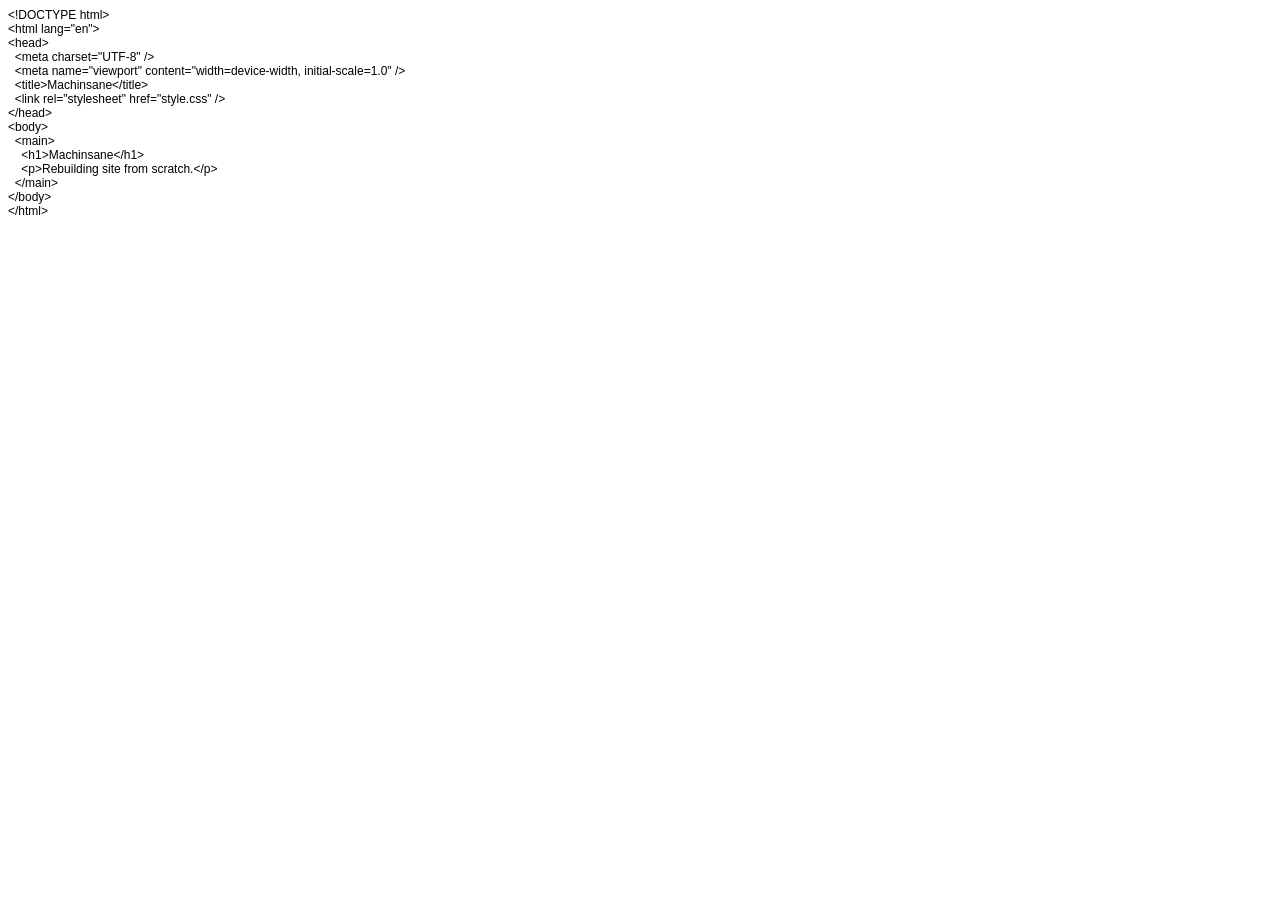
==== index.html @ 9f9929f0 "1" ====
<!DOCTYPE html PUBLIC "-//W3C//DTD HTML 4.01//EN" "http://www.w3.org/TR/html4/strict.dtd">
<html>
<head>
  <meta http-equiv="Content-Type" content="text/html; charset=utf-8">
  <meta http-equiv="Content-Style-Type" content="text/css">
  <title></title>
  <meta name="Generator" content="Cocoa HTML Writer">
  <meta name="CocoaVersion" content="2685.7">
  <style type="text/css">
    p.p1 {margin: 0.0px 0.0px 0.0px 0.0px; font: 12.0px Helvetica}
  </style>
</head>
<body>
<p class="p1">&lt;!DOCTYPE html&gt;</p>
<p class="p1">&lt;html lang="en"&gt;</p>
<p class="p1">&lt;head&gt;</p>
<p class="p1"><span class="Apple-converted-space">  </span>&lt;meta charset="UTF-8" /&gt;</p>
<p class="p1"><span class="Apple-converted-space">  </span>&lt;meta name="viewport" content="width=device-width, initial-scale=1.0" /&gt;</p>
<p class="p1"><span class="Apple-converted-space">  </span>&lt;title&gt;Machinsane&lt;/title&gt;</p>
<p class="p1"><span class="Apple-converted-space">  </span>&lt;link rel="stylesheet" href="style.css" /&gt;</p>
<p class="p1">&lt;/head&gt;</p>
<p class="p1">&lt;body&gt;</p>
<p class="p1"><span class="Apple-converted-space">  </span>&lt;main&gt;</p>
<p class="p1"><span class="Apple-converted-space">    </span>&lt;h1&gt;Machinsane&lt;/h1&gt;</p>
<p class="p1"><span class="Apple-converted-space">    </span>&lt;p&gt;Rebuilding site from scratch.&lt;/p&gt;</p>
<p class="p1"><span class="Apple-converted-space">  </span>&lt;/main&gt;</p>
<p class="p1">&lt;/body&gt;</p>
<p class="p1">&lt;/html&gt;</p>
</body>
</html>
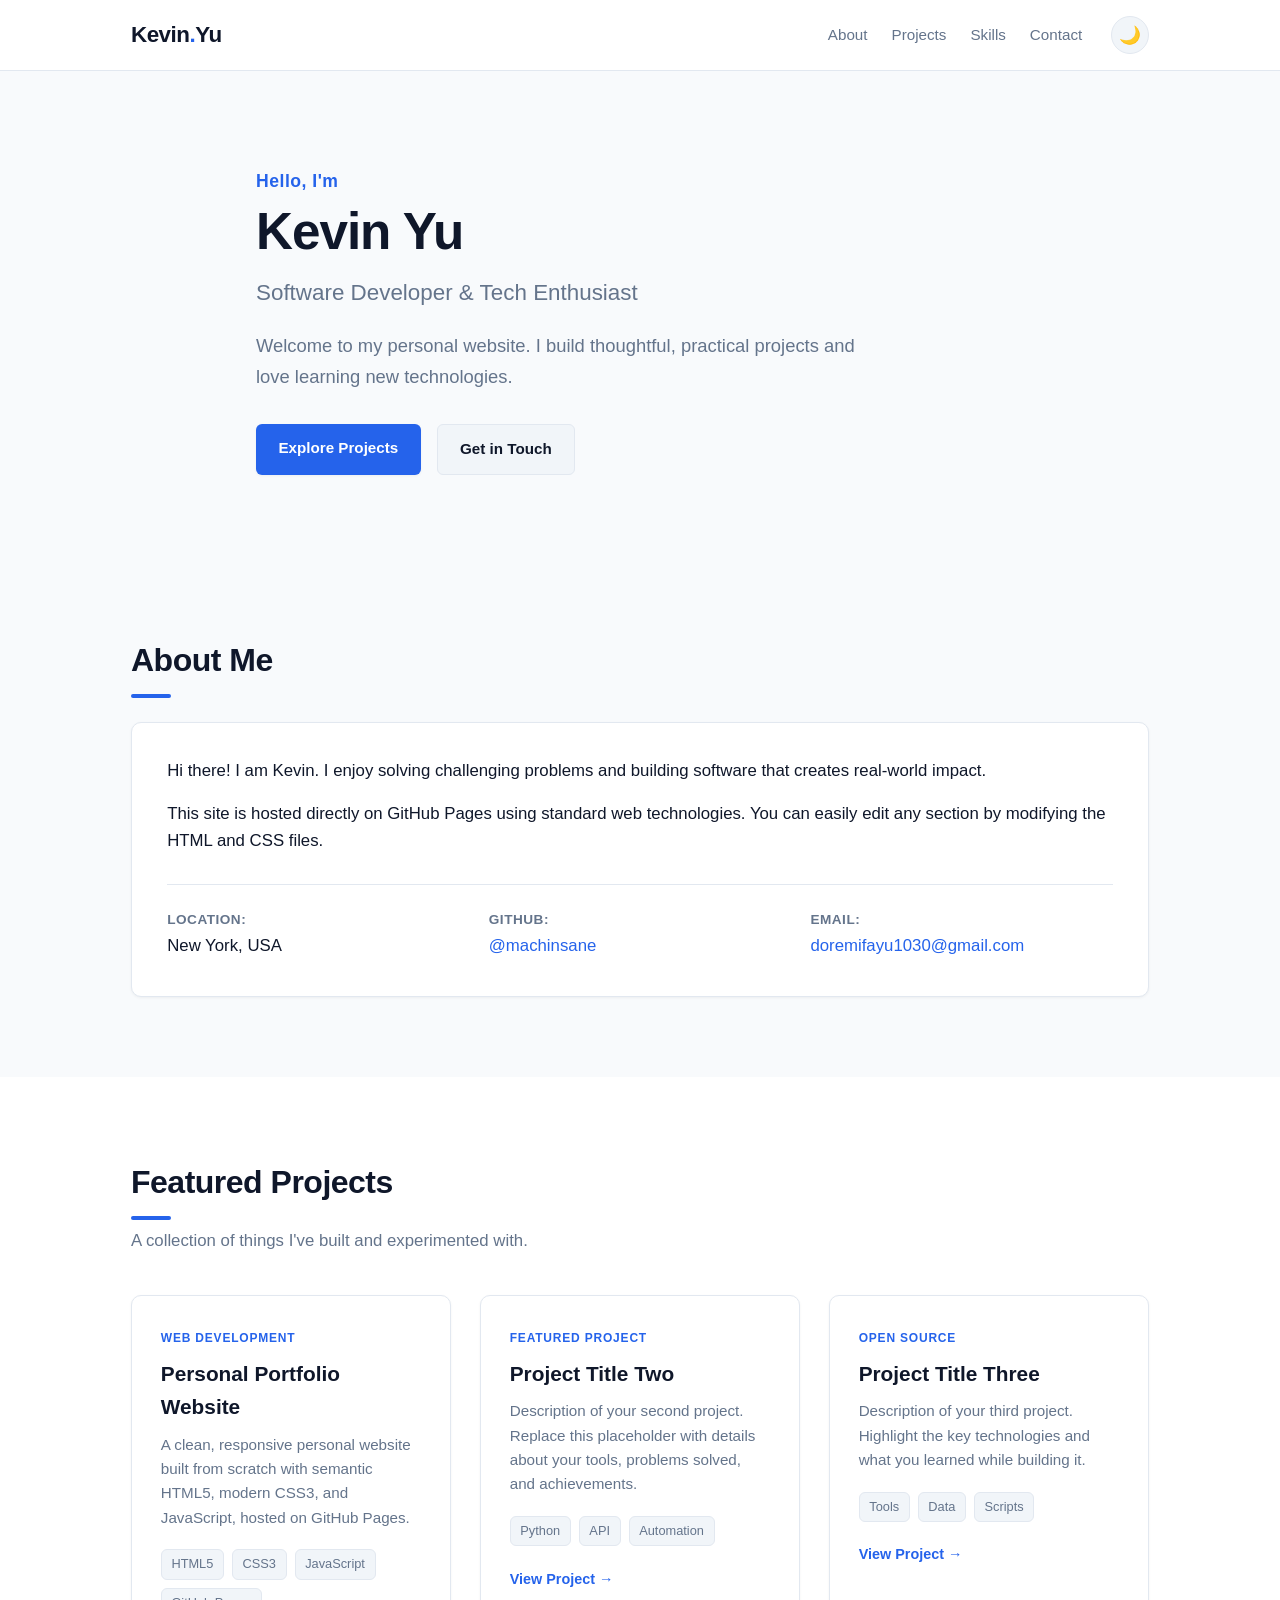
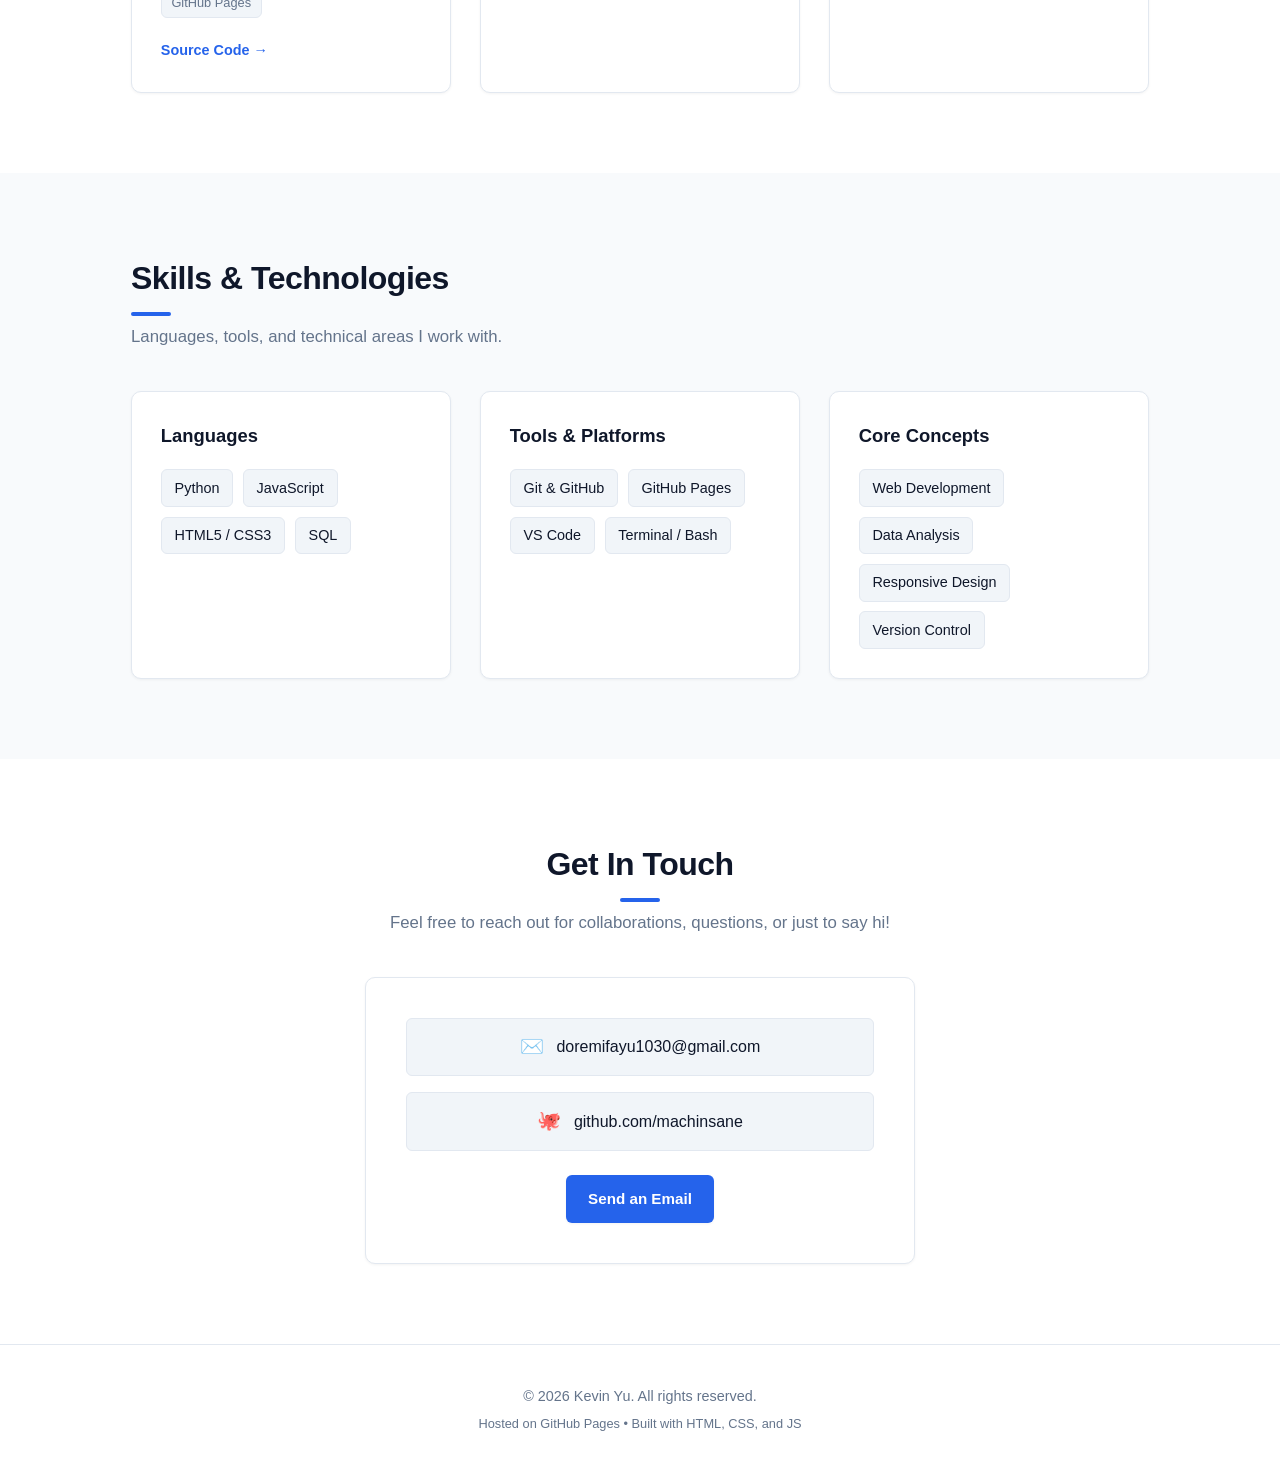
==== commit 6b8d84fd: "Build initial personal website from scratch" ====
--- a/index.html
+++ b/index.html
@@ -1,30 +1,231 @@
-<!DOCTYPE html PUBLIC "-//W3C//DTD HTML 4.01//EN" "http://www.w3.org/TR/html4/strict.dtd">
-<html>
+<!DOCTYPE html>
+<html lang="en">
 <head>
-  <meta http-equiv="Content-Type" content="text/html; charset=utf-8">
-  <meta http-equiv="Content-Style-Type" content="text/css">
-  <title></title>
-  <meta name="Generator" content="Cocoa HTML Writer">
-  <meta name="CocoaVersion" content="2685.7">
-  <style type="text/css">
-    p.p1 {margin: 0.0px 0.0px 0.0px 0.0px; font: 12.0px Helvetica}
-  </style>
+  <meta charset="UTF-8">
+  <meta name="viewport" content="width=device-width, initial-scale=1.0">
+  <title>Kevin Yu | Personal Website</title>
+  <meta name="description" content="Personal website and portfolio of Kevin Yu.">
+  <link rel="stylesheet" href="style.css">
 </head>
 <body>
-<p class="p1">&lt;!DOCTYPE html&gt;</p>
-<p class="p1">&lt;html lang="en"&gt;</p>
-<p class="p1">&lt;head&gt;</p>
-<p class="p1"><span class="Apple-converted-space">  </span>&lt;meta charset="UTF-8" /&gt;</p>
-<p class="p1"><span class="Apple-converted-space">  </span>&lt;meta name="viewport" content="width=device-width, initial-scale=1.0" /&gt;</p>
-<p class="p1"><span class="Apple-converted-space">  </span>&lt;title&gt;Machinsane&lt;/title&gt;</p>
-<p class="p1"><span class="Apple-converted-space">  </span>&lt;link rel="stylesheet" href="style.css" /&gt;</p>
-<p class="p1">&lt;/head&gt;</p>
-<p class="p1">&lt;body&gt;</p>
-<p class="p1"><span class="Apple-converted-space">  </span>&lt;main&gt;</p>
-<p class="p1"><span class="Apple-converted-space">    </span>&lt;h1&gt;Machinsane&lt;/h1&gt;</p>
-<p class="p1"><span class="Apple-converted-space">    </span>&lt;p&gt;Rebuilding site from scratch.&lt;/p&gt;</p>
-<p class="p1"><span class="Apple-converted-space">  </span>&lt;/main&gt;</p>
-<p class="p1">&lt;/body&gt;</p>
-<p class="p1">&lt;/html&gt;</p>
+  <!-- ================= HEADER & NAVIGATION ================= -->
+  <header class="site-header">
+    <div class="container nav-container">
+      <a href="#home" class="logo">Kevin<span>.</span>Yu</a>
+      
+      <button class="nav-toggle" id="navToggle" aria-label="Toggle navigation menu">
+        <span class="bar"></span>
+        <span class="bar"></span>
+        <span class="bar"></span>
+      </button>
+
+      <nav class="nav-menu" id="navMenu">
+        <ul class="nav-list">
+          <li><a href="#about" class="nav-link">About</a></li>
+          <li><a href="#projects" class="nav-link">Projects</a></li>
+          <li><a href="#skills" class="nav-link">Skills</a></li>
+          <li><a href="#contact" class="nav-link">Contact</a></li>
+        </ul>
+        <button class="theme-toggle" id="themeToggle" aria-label="Toggle theme">
+          <span class="theme-icon" id="themeIcon">🌙</span>
+        </button>
+      </nav>
+    </div>
+  </header>
+
+  <main>
+    <!-- ================= HERO SECTION ================= -->
+    <section id="home" class="hero-section">
+      <div class="container hero-container">
+        <div class="hero-content">
+          <p class="greeting">Hello, I'm</p>
+          <h1 class="hero-title">Kevin Yu</h1>
+          <p class="hero-subtitle">Software Developer & Tech Enthusiast</p>
+          <p class="hero-description">
+            Welcome to my personal website. I build thoughtful, practical projects and love learning new technologies.
+          </p>
+          <div class="hero-cta">
+            <a href="#projects" class="btn btn-primary">Explore Projects</a>
+            <a href="#contact" class="btn btn-secondary">Get in Touch</a>
+          </div>
+        </div>
+      </div>
+    </section>
+
+    <!-- ================= ABOUT SECTION ================= -->
+    <section id="about" class="section">
+      <div class="container">
+        <h2 class="section-title">About Me</h2>
+        <div class="about-card">
+          <p>
+            Hi there! I am Kevin. I enjoy solving challenging problems and building software that creates real-world impact.
+          </p>
+          <p>
+            This site is hosted directly on GitHub Pages using standard web technologies. You can easily edit any section by modifying the HTML and CSS files.
+          </p>
+          <div class="quick-facts">
+            <div class="fact-item">
+              <span class="fact-label">Location:</span>
+              <span class="fact-value">New York, USA</span>
+            </div>
+            <div class="fact-item">
+              <span class="fact-label">GitHub:</span>
+              <span class="fact-value"><a href="https://github.com/machinsane" target="_blank" rel="noopener noreferrer">@machinsane</a></span>
+            </div>
+            <div class="fact-item">
+              <span class="fact-label">Email:</span>
+              <span class="fact-value"><a href="mailto:doremifayu1030@gmail.com">doremifayu1030@gmail.com</a></span>
+            </div>
+          </div>
+        </div>
+      </div>
+    </section>
+
+    <!-- ================= PROJECTS SECTION ================= -->
+    <section id="projects" class="section bg-alt">
+      <div class="container">
+        <h2 class="section-title">Featured Projects</h2>
+        <p class="section-subtitle">A collection of things I've built and experimented with.</p>
+
+        <div class="projects-grid">
+          <!-- Project Card 1 -->
+          <article class="project-card">
+            <div class="project-content">
+              <div class="project-meta">
+                <span class="project-tag">Web Development</span>
+              </div>
+              <h3 class="project-title">Personal Portfolio Website</h3>
+              <p class="project-description">
+                A clean, responsive personal website built from scratch with semantic HTML5, modern CSS3, and JavaScript, hosted on GitHub Pages.
+              </p>
+              <div class="project-tags">
+                <span>HTML5</span>
+                <span>CSS3</span>
+                <span>JavaScript</span>
+                <span>GitHub Pages</span>
+              </div>
+              <div class="project-links">
+                <a href="https://github.com/machinsane/machinsane.github.io" class="project-link" target="_blank" rel="noopener noreferrer">Source Code &rarr;</a>
+              </div>
+            </div>
+          </article>
+
+          <!-- Project Card 2 -->
+          <article class="project-card">
+            <div class="project-content">
+              <div class="project-meta">
+                <span class="project-tag">Featured Project</span>
+              </div>
+              <h3 class="project-title">Project Title Two</h3>
+              <p class="project-description">
+                Description of your second project. Replace this placeholder with details about your tools, problems solved, and achievements.
+              </p>
+              <div class="project-tags">
+                <span>Python</span>
+                <span>API</span>
+                <span>Automation</span>
+              </div>
+              <div class="project-links">
+                <a href="https://github.com/machinsane" class="project-link" target="_blank" rel="noopener noreferrer">View Project &rarr;</a>
+              </div>
+            </div>
+          </article>
+
+          <!-- Project Card 3 -->
+          <article class="project-card">
+            <div class="project-content">
+              <div class="project-meta">
+                <span class="project-tag">Open Source</span>
+              </div>
+              <h3 class="project-title">Project Title Three</h3>
+              <p class="project-description">
+                Description of your third project. Highlight the key technologies and what you learned while building it.
+              </p>
+              <div class="project-tags">
+                <span>Tools</span>
+                <span>Data</span>
+                <span>Scripts</span>
+              </div>
+              <div class="project-links">
+                <a href="https://github.com/machinsane" class="project-link" target="_blank" rel="noopener noreferrer">View Project &rarr;</a>
+              </div>
+            </div>
+          </article>
+        </div>
+      </div>
+    </section>
+
+    <!-- ================= SKILLS SECTION ================= -->
+    <section id="skills" class="section">
+      <div class="container">
+        <h2 class="section-title">Skills & Technologies</h2>
+        <p class="section-subtitle">Languages, tools, and technical areas I work with.</p>
+
+        <div class="skills-grid">
+          <div class="skill-category">
+            <h3>Languages</h3>
+            <div class="skill-chips">
+              <span>Python</span>
+              <span>JavaScript</span>
+              <span>HTML5 / CSS3</span>
+              <span>SQL</span>
+            </div>
+          </div>
+
+          <div class="skill-category">
+            <h3>Tools & Platforms</h3>
+            <div class="skill-chips">
+              <span>Git & GitHub</span>
+              <span>GitHub Pages</span>
+              <span>VS Code</span>
+              <span>Terminal / Bash</span>
+            </div>
+          </div>
+
+          <div class="skill-category">
+            <h3>Core Concepts</h3>
+            <div class="skill-chips">
+              <span>Web Development</span>
+              <span>Data Analysis</span>
+              <span>Responsive Design</span>
+              <span>Version Control</span>
+            </div>
+          </div>
+        </div>
+      </div>
+    </section>
+
+    <!-- ================= CONTACT SECTION ================= -->
+    <section id="contact" class="section bg-alt">
+      <div class="container contact-container">
+        <h2 class="section-title">Get In Touch</h2>
+        <p class="section-subtitle">Feel free to reach out for collaborations, questions, or just to say hi!</p>
+
+        <div class="contact-card">
+          <div class="contact-links">
+            <a href="mailto:doremifayu1030@gmail.com" class="contact-item">
+              <span class="contact-icon">✉️</span>
+              <span class="contact-text">doremifayu1030@gmail.com</span>
+            </a>
+            <a href="https://github.com/machinsane" target="_blank" rel="noopener noreferrer" class="contact-item">
+              <span class="contact-icon">🐙</span>
+              <span class="contact-text">github.com/machinsane</span>
+            </a>
+          </div>
+          <a href="mailto:doremifayu1030@gmail.com" class="btn btn-primary" style="margin-top: 1.5rem;">Send an Email</a>
+        </div>
+      </div>
+    </section>
+  </main>
+
+  <!-- ================= FOOTER ================= -->
+  <footer class="site-footer">
+    <div class="container footer-container">
+      <p>&copy; <span id="currentYear"></span> Kevin Yu. All rights reserved.</p>
+      <p class="footer-subtext">Hosted on GitHub Pages &bull; Built with HTML, CSS, and JS</p>
+    </div>
+  </footer>
+
+  <script src="script.js"></script>
 </body>
 </html>
--- a/style.css
+++ b/style.css
@@ -0,0 +1,569 @@
+/* ==========================================================================
+   Kevin Yu - Personal Website Stylesheet
+   This file controls the appearance and layout (colors, fonts, spacing).
+   ========================================================================== */
+
+/* --------------------------------------------------------------------------
+   1. CSS VARIABLES (THEMING)
+   Variables allow us to define colors and values once and reuse them.
+   -------------------------------------------------------------------------- */
+:root {
+  --bg-color: #f8fafc;
+  --bg-alt: #ffffff;
+  --card-bg: #ffffff;
+  --text-main: #0f172a;
+  --text-muted: #64748b;
+  --primary: #2563eb;
+  --primary-hover: #1d4ed8;
+  --border-color: #e2e8f0;
+  --chip-bg: #f1f5f9;
+  --shadow-sm: 0 1px 3px rgba(0, 0, 0, 0.05);
+  --shadow-md: 0 4px 6px -1px rgba(0, 0, 0, 0.08), 0 2px 4px -2px rgba(0, 0, 0, 0.05);
+  --shadow-lg: 0 10px 15px -3px rgba(0, 0, 0, 0.08), 0 4px 6px -4px rgba(0, 0, 0, 0.04);
+  --radius-sm: 6px;
+  --radius-md: 10px;
+  --radius-lg: 16px;
+  --transition: all 0.25s ease;
+  --font-family: -apple-system, BlinkMacSystemFont, "Segoe UI", Roboto, "Helvetica Neue", Arial, sans-serif;
+}
+
+/* Dark mode overrides applied when body has .dark-theme */
+body.dark-theme {
+  --bg-color: #0b0f19;
+  --bg-alt: #111827;
+  --card-bg: #1e293b;
+  --text-main: #f1f5f9;
+  --text-muted: #94a3b8;
+  --primary: #3b82f6;
+  --primary-hover: #60a5fa;
+  --border-color: #334155;
+  --chip-bg: #0f172a;
+  --shadow-sm: 0 1px 3px rgba(0, 0, 0, 0.4);
+  --shadow-md: 0 4px 6px -1px rgba(0, 0, 0, 0.4);
+  --shadow-lg: 0 10px 15px -3px rgba(0, 0, 0, 0.5);
+}
+
+/* --------------------------------------------------------------------------
+   2. GLOBAL RESET & BASE STYLES
+   -------------------------------------------------------------------------- */
+* {
+  margin: 0;
+  padding: 0;
+  box-sizing: border-box;
+}
+
+html {
+  scroll-behavior: smooth;
+}
+
+body {
+  font-family: var(--font-family);
+  background-color: var(--bg-color);
+  color: var(--text-main);
+  line-height: 1.6;
+  transition: background-color 0.3s ease, color 0.3s ease;
+}
+
+a {
+  color: var(--primary);
+  text-decoration: none;
+  transition: var(--transition);
+}
+
+a:hover {
+  color: var(--primary-hover);
+}
+
+.container {
+  width: 90%;
+  max-width: 1050px;
+  margin: 0 auto;
+  padding: 0 1rem;
+}
+
+/* --------------------------------------------------------------------------
+   3. NAVIGATION & HEADER
+   -------------------------------------------------------------------------- */
+.site-header {
+  position: sticky;
+  top: 0;
+  z-index: 100;
+  background-color: var(--bg-alt);
+  border-bottom: 1px solid var(--border-color);
+  backdrop-filter: blur(8px);
+  transition: var(--transition);
+}
+
+.nav-container {
+  display: flex;
+  justify-content: space-between;
+  align-items: center;
+  height: 70px;
+}
+
+.logo {
+  font-size: 1.4rem;
+  font-weight: 700;
+  color: var(--text-main);
+  letter-spacing: -0.5px;
+}
+
+.logo span {
+  color: var(--primary);
+}
+
+.nav-menu {
+  display: flex;
+  align-items: center;
+  gap: 1.8rem;
+}
+
+.nav-list {
+  display: flex;
+  list-style: none;
+  gap: 1.5rem;
+}
+
+.nav-link {
+  font-size: 0.95rem;
+  font-weight: 500;
+  color: var(--text-muted);
+}
+
+.nav-link:hover,
+.nav-link.active {
+  color: var(--primary);
+}
+
+.theme-toggle {
+  background: var(--chip-bg);
+  border: 1px solid var(--border-color);
+  color: var(--text-main);
+  border-radius: 50%;
+  width: 38px;
+  height: 38px;
+  display: flex;
+  align-items: center;
+  justify-content: center;
+  cursor: pointer;
+  font-size: 1.1rem;
+  transition: var(--transition);
+}
+
+.theme-toggle:hover {
+  transform: scale(1.08);
+}
+
+.nav-toggle {
+  display: none;
+  background: none;
+  border: none;
+  cursor: pointer;
+  flex-direction: column;
+  gap: 5px;
+}
+
+.nav-toggle .bar {
+  width: 24px;
+  height: 2.5px;
+  background-color: var(--text-main);
+  border-radius: 2px;
+  transition: var(--transition);
+}
+
+/* --------------------------------------------------------------------------
+   4. BUTTONS
+   -------------------------------------------------------------------------- */
+.btn {
+  display: inline-block;
+  padding: 0.75rem 1.4rem;
+  border-radius: var(--radius-sm);
+  font-size: 0.95rem;
+  font-weight: 600;
+  cursor: pointer;
+  transition: var(--transition);
+  text-align: center;
+}
+
+.btn-primary {
+  background-color: var(--primary);
+  color: #ffffff !important;
+  box-shadow: var(--shadow-sm);
+}
+
+.btn-primary:hover {
+  background-color: var(--primary-hover);
+  transform: translateY(-1px);
+  box-shadow: var(--shadow-md);
+}
+
+.btn-secondary {
+  background-color: var(--chip-bg);
+  color: var(--text-main);
+  border: 1px solid var(--border-color);
+}
+
+.btn-secondary:hover {
+  background-color: var(--border-color);
+}
+
+/* --------------------------------------------------------------------------
+   5. HERO SECTION
+   -------------------------------------------------------------------------- */
+.hero-section {
+  padding: 6rem 0 5rem;
+}
+
+.hero-container {
+  max-width: 800px;
+}
+
+.greeting {
+  font-size: 1.1rem;
+  color: var(--primary);
+  font-weight: 600;
+  margin-bottom: 0.5rem;
+  letter-spacing: 0.5px;
+}
+
+.hero-title {
+  font-size: 3.2rem;
+  font-weight: 800;
+  letter-spacing: -1px;
+  line-height: 1.15;
+  margin-bottom: 0.8rem;
+}
+
+.hero-subtitle {
+  font-size: 1.4rem;
+  color: var(--text-muted);
+  font-weight: 500;
+  margin-bottom: 1.2rem;
+}
+
+.hero-description {
+  font-size: 1.15rem;
+  color: var(--text-muted);
+  max-width: 600px;
+  margin-bottom: 2rem;
+  line-height: 1.7;
+}
+
+.hero-cta {
+  display: flex;
+  gap: 1rem;
+}
+
+/* --------------------------------------------------------------------------
+   6. SECTIONS COMMON
+   -------------------------------------------------------------------------- */
+.section {
+  padding: 5rem 0;
+}
+
+.bg-alt {
+  background-color: var(--bg-alt);
+}
+
+.section-title {
+  font-size: 2rem;
+  font-weight: 700;
+  letter-spacing: -0.5px;
+  margin-bottom: 0.5rem;
+  position: relative;
+}
+
+.section-title::after {
+  content: "";
+  display: block;
+  width: 40px;
+  height: 4px;
+  background-color: var(--primary);
+  border-radius: 2px;
+  margin-top: 0.5rem;
+  margin-bottom: 1.5rem;
+}
+
+.section-subtitle {
+  color: var(--text-muted);
+  margin-top: -1rem;
+  margin-bottom: 2.5rem;
+  font-size: 1.05rem;
+}
+
+/* --------------------------------------------------------------------------
+   7. ABOUT SECTION
+   -------------------------------------------------------------------------- */
+.about-card {
+  background-color: var(--card-bg);
+  border: 1px solid var(--border-color);
+  border-radius: var(--radius-md);
+  padding: 2.2rem;
+  box-shadow: var(--shadow-sm);
+}
+
+.about-card p {
+  margin-bottom: 1rem;
+  font-size: 1.05rem;
+}
+
+.quick-facts {
+  display: grid;
+  grid-template-columns: repeat(auto-fit, minmax(220px, 1fr));
+  gap: 1.2rem;
+  margin-top: 1.8rem;
+  padding-top: 1.5rem;
+  border-top: 1px solid var(--border-color);
+}
+
+.fact-item {
+  display: flex;
+  flex-direction: column;
+}
+
+.fact-label {
+  font-size: 0.85rem;
+  color: var(--text-muted);
+  font-weight: 600;
+  text-transform: uppercase;
+  letter-spacing: 0.5px;
+}
+
+.fact-value {
+  font-size: 1.05rem;
+  font-weight: 500;
+  margin-top: 0.2rem;
+}
+
+/* --------------------------------------------------------------------------
+   8. PROJECTS SECTION
+   -------------------------------------------------------------------------- */
+.projects-grid {
+  display: grid;
+  grid-template-columns: repeat(auto-fill, minmax(300px, 1fr));
+  gap: 1.8rem;
+}
+
+.project-card {
+  background-color: var(--card-bg);
+  border: 1px solid var(--border-color);
+  border-radius: var(--radius-md);
+  padding: 1.8rem;
+  box-shadow: var(--shadow-sm);
+  display: flex;
+  flex-direction: column;
+  transition: var(--transition);
+}
+
+.project-card:hover {
+  transform: translateY(-4px);
+  box-shadow: var(--shadow-md);
+  border-color: var(--primary);
+}
+
+.project-tag {
+  display: inline-block;
+  font-size: 0.75rem;
+  font-weight: 700;
+  text-transform: uppercase;
+  letter-spacing: 0.8px;
+  color: var(--primary);
+  margin-bottom: 0.5rem;
+}
+
+.project-title {
+  font-size: 1.3rem;
+  margin-bottom: 0.6rem;
+}
+
+.project-description {
+  color: var(--text-muted);
+  font-size: 0.95rem;
+  margin-bottom: 1.2rem;
+  flex-grow: 1;
+}
+
+.project-tags {
+  display: flex;
+  flex-wrap: wrap;
+  gap: 0.5rem;
+  margin-bottom: 1.2rem;
+}
+
+.project-tags span {
+  background-color: var(--chip-bg);
+  color: var(--text-muted);
+  font-size: 0.8rem;
+  font-weight: 500;
+  padding: 0.25rem 0.6rem;
+  border-radius: var(--radius-sm);
+  border: 1px solid var(--border-color);
+}
+
+.project-links {
+  margin-top: auto;
+}
+
+.project-link {
+  font-weight: 600;
+  font-size: 0.9rem;
+}
+
+/* --------------------------------------------------------------------------
+   9. SKILLS SECTION
+   -------------------------------------------------------------------------- */
+.skills-grid {
+  display: grid;
+  grid-template-columns: repeat(auto-fit, minmax(260px, 1fr));
+  gap: 1.8rem;
+}
+
+.skill-category {
+  background-color: var(--card-bg);
+  border: 1px solid var(--border-color);
+  border-radius: var(--radius-md);
+  padding: 1.8rem;
+  box-shadow: var(--shadow-sm);
+}
+
+.skill-category h3 {
+  font-size: 1.15rem;
+  margin-bottom: 1.2rem;
+  color: var(--text-main);
+}
+
+.skill-chips {
+  display: flex;
+  flex-wrap: wrap;
+  gap: 0.6rem;
+}
+
+.skill-chips span {
+  background-color: var(--chip-bg);
+  border: 1px solid var(--border-color);
+  padding: 0.4rem 0.8rem;
+  border-radius: var(--radius-sm);
+  font-size: 0.9rem;
+  font-weight: 500;
+  transition: var(--transition);
+}
+
+.skill-chips span:hover {
+  border-color: var(--primary);
+  color: var(--primary);
+}
+
+/* --------------------------------------------------------------------------
+   10. CONTACT SECTION
+   -------------------------------------------------------------------------- */
+.contact-container {
+  text-align: center;
+}
+
+.contact-container .section-title::after {
+  margin-left: auto;
+  margin-right: auto;
+}
+
+.contact-card {
+  background-color: var(--card-bg);
+  border: 1px solid var(--border-color);
+  border-radius: var(--radius-md);
+  padding: 2.5rem;
+  max-width: 550px;
+  margin: 0 auto;
+  box-shadow: var(--shadow-sm);
+}
+
+.contact-links {
+  display: flex;
+  flex-direction: column;
+  gap: 1rem;
+}
+
+.contact-item {
+  display: flex;
+  align-items: center;
+  justify-content: center;
+  gap: 0.8rem;
+  padding: 0.8rem 1rem;
+  background-color: var(--chip-bg);
+  border: 1px solid var(--border-color);
+  border-radius: var(--radius-sm);
+  color: var(--text-main);
+  font-weight: 500;
+}
+
+.contact-item:hover {
+  border-color: var(--primary);
+  color: var(--primary);
+}
+
+.contact-icon {
+  font-size: 1.2rem;
+}
+
+/* --------------------------------------------------------------------------
+   11. FOOTER
+   -------------------------------------------------------------------------- */
+.site-footer {
+  background-color: var(--bg-alt);
+  border-top: 1px solid var(--border-color);
+  padding: 2.5rem 0;
+  text-align: center;
+  color: var(--text-muted);
+  font-size: 0.9rem;
+}
+
+.footer-subtext {
+  font-size: 0.8rem;
+  margin-top: 0.4rem;
+}
+
+/* --------------------------------------------------------------------------
+   12. RESPONSIVE DESIGN (MOBILE & TABLET)
+   -------------------------------------------------------------------------- */
+@media (max-width: 768px) {
+  .nav-toggle {
+    display: flex;
+  }
+
+  .nav-menu {
+    position: absolute;
+    top: 70px;
+    left: 0;
+    right: 0;
+    background-color: var(--bg-alt);
+    border-bottom: 1px solid var(--border-color);
+    flex-direction: column;
+    padding: 1.5rem;
+    gap: 1.2rem;
+    display: none;
+  }
+
+  .nav-menu.open {
+    display: flex;
+  }
+
+  .nav-list {
+    flex-direction: column;
+    text-align: center;
+    gap: 1rem;
+  }
+
+  .hero-title {
+    font-size: 2.4rem;
+  }
+
+  .hero-subtitle {
+    font-size: 1.15rem;
+  }
+
+  .hero-cta {
+    flex-direction: column;
+  }
+
+  .projects-grid {
+    grid-template-columns: 1fr;
+  }
+}
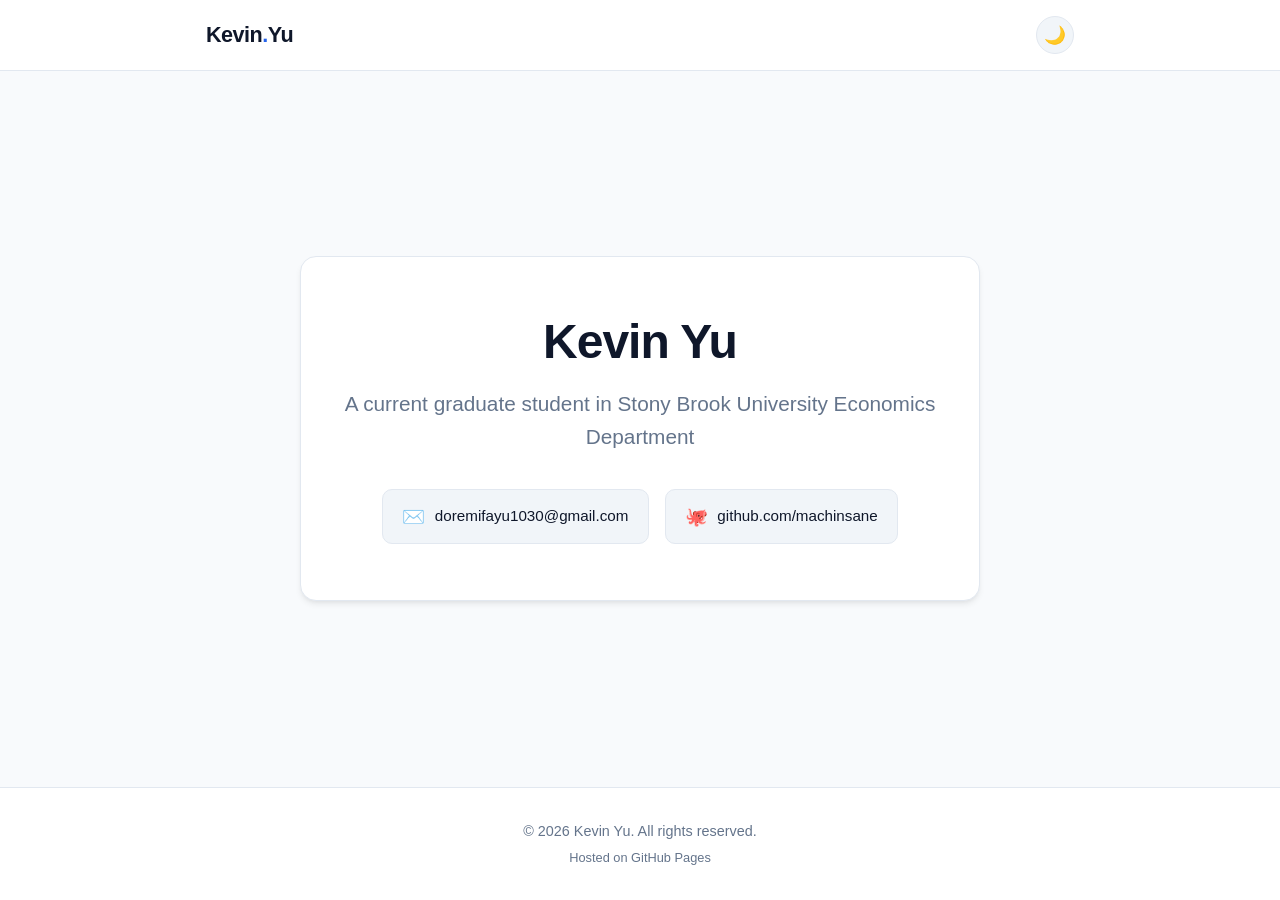
==== commit f092f0a8: "Update homepage with name and Stony Brook Economics introduction" ====
--- a/index.html
+++ b/index.html
@@ -3,226 +3,49 @@
 <head>
   <meta charset="UTF-8">
   <meta name="viewport" content="width=device-width, initial-scale=1.0">
-  <title>Kevin Yu | Personal Website</title>
-  <meta name="description" content="Personal website and portfolio of Kevin Yu.">
+  <title>Kevin Yu</title>
+  <meta name="description" content="Personal website of Kevin Yu, graduate student in Economics at Stony Brook University.">
   <link rel="stylesheet" href="style.css">
 </head>
 <body>
-  <!-- ================= HEADER & NAVIGATION ================= -->
+  <!-- Header: Top bar with site name and Dark/Light Mode switch -->
   <header class="site-header">
     <div class="container nav-container">
-      <a href="#home" class="logo">Kevin<span>.</span>Yu</a>
-      
-      <button class="nav-toggle" id="navToggle" aria-label="Toggle navigation menu">
-        <span class="bar"></span>
-        <span class="bar"></span>
-        <span class="bar"></span>
-      </button>
-
-      <nav class="nav-menu" id="navMenu">
-        <ul class="nav-list">
-          <li><a href="#about" class="nav-link">About</a></li>
-          <li><a href="#projects" class="nav-link">Projects</a></li>
-          <li><a href="#skills" class="nav-link">Skills</a></li>
-          <li><a href="#contact" class="nav-link">Contact</a></li>
-        </ul>
+      <a href="index.html" class="logo">Kevin<span>.</span>Yu</a>
+      <div class="header-actions">
         <button class="theme-toggle" id="themeToggle" aria-label="Toggle theme">
           <span class="theme-icon" id="themeIcon">🌙</span>
         </button>
-      </nav>
+      </div>
     </div>
   </header>
 
-  <main>
-    <!-- ================= HERO SECTION ================= -->
-    <section id="home" class="hero-section">
-      <div class="container hero-container">
-        <div class="hero-content">
-          <p class="greeting">Hello, I'm</p>
-          <h1 class="hero-title">Kevin Yu</h1>
-          <p class="hero-subtitle">Software Developer & Tech Enthusiast</p>
-          <p class="hero-description">
-            Welcome to my personal website. I build thoughtful, practical projects and love learning new technologies.
-          </p>
-          <div class="hero-cta">
-            <a href="#projects" class="btn btn-primary">Explore Projects</a>
-            <a href="#contact" class="btn btn-secondary">Get in Touch</a>
-          </div>
+  <!-- Main Content: Name and Introduction -->
+  <main class="main-content">
+    <div class="container">
+      <div class="profile-card">
+        <h1 class="hero-title">Kevin Yu</h1>
+        <p class="hero-subtitle">A current graduate student in Stony Brook University Economics Department</p>
+        
+        <div class="contact-links">
+          <a href="mailto:doremifayu1030@gmail.com" class="contact-item">
+            <span class="contact-icon">✉️</span>
+            <span class="contact-text">doremifayu1030@gmail.com</span>
+          </a>
+          <a href="https://github.com/machinsane" target="_blank" rel="noopener noreferrer" class="contact-item">
+            <span class="contact-icon">🐙</span>
+            <span class="contact-text">github.com/machinsane</span>
+          </a>
         </div>
       </div>
-    </section>
-
-    <!-- ================= ABOUT SECTION ================= -->
-    <section id="about" class="section">
-      <div class="container">
-        <h2 class="section-title">About Me</h2>
-        <div class="about-card">
-          <p>
-            Hi there! I am Kevin. I enjoy solving challenging problems and building software that creates real-world impact.
-          </p>
-          <p>
-            This site is hosted directly on GitHub Pages using standard web technologies. You can easily edit any section by modifying the HTML and CSS files.
-          </p>
-          <div class="quick-facts">
-            <div class="fact-item">
-              <span class="fact-label">Location:</span>
-              <span class="fact-value">New York, USA</span>
-            </div>
-            <div class="fact-item">
-              <span class="fact-label">GitHub:</span>
-              <span class="fact-value"><a href="https://github.com/machinsane" target="_blank" rel="noopener noreferrer">@machinsane</a></span>
-            </div>
-            <div class="fact-item">
-              <span class="fact-label">Email:</span>
-              <span class="fact-value"><a href="mailto:doremifayu1030@gmail.com">doremifayu1030@gmail.com</a></span>
-            </div>
-          </div>
-        </div>
-      </div>
-    </section>
-
-    <!-- ================= PROJECTS SECTION ================= -->
-    <section id="projects" class="section bg-alt">
-      <div class="container">
-        <h2 class="section-title">Featured Projects</h2>
-        <p class="section-subtitle">A collection of things I've built and experimented with.</p>
-
-        <div class="projects-grid">
-          <!-- Project Card 1 -->
-          <article class="project-card">
-            <div class="project-content">
-              <div class="project-meta">
-                <span class="project-tag">Web Development</span>
-              </div>
-              <h3 class="project-title">Personal Portfolio Website</h3>
-              <p class="project-description">
-                A clean, responsive personal website built from scratch with semantic HTML5, modern CSS3, and JavaScript, hosted on GitHub Pages.
-              </p>
-              <div class="project-tags">
-                <span>HTML5</span>
-                <span>CSS3</span>
-                <span>JavaScript</span>
-                <span>GitHub Pages</span>
-              </div>
-              <div class="project-links">
-                <a href="https://github.com/machinsane/machinsane.github.io" class="project-link" target="_blank" rel="noopener noreferrer">Source Code &rarr;</a>
-              </div>
-            </div>
-          </article>
-
-          <!-- Project Card 2 -->
-          <article class="project-card">
-            <div class="project-content">
-              <div class="project-meta">
-                <span class="project-tag">Featured Project</span>
-              </div>
-              <h3 class="project-title">Project Title Two</h3>
-              <p class="project-description">
-                Description of your second project. Replace this placeholder with details about your tools, problems solved, and achievements.
-              </p>
-              <div class="project-tags">
-                <span>Python</span>
-                <span>API</span>
-                <span>Automation</span>
-              </div>
-              <div class="project-links">
-                <a href="https://github.com/machinsane" class="project-link" target="_blank" rel="noopener noreferrer">View Project &rarr;</a>
-              </div>
-            </div>
-          </article>
-
-          <!-- Project Card 3 -->
-          <article class="project-card">
-            <div class="project-content">
-              <div class="project-meta">
-                <span class="project-tag">Open Source</span>
-              </div>
-              <h3 class="project-title">Project Title Three</h3>
-              <p class="project-description">
-                Description of your third project. Highlight the key technologies and what you learned while building it.
-              </p>
-              <div class="project-tags">
-                <span>Tools</span>
-                <span>Data</span>
-                <span>Scripts</span>
-              </div>
-              <div class="project-links">
-                <a href="https://github.com/machinsane" class="project-link" target="_blank" rel="noopener noreferrer">View Project &rarr;</a>
-              </div>
-            </div>
-          </article>
-        </div>
-      </div>
-    </section>
-
-    <!-- ================= SKILLS SECTION ================= -->
-    <section id="skills" class="section">
-      <div class="container">
-        <h2 class="section-title">Skills & Technologies</h2>
-        <p class="section-subtitle">Languages, tools, and technical areas I work with.</p>
-
-        <div class="skills-grid">
-          <div class="skill-category">
-            <h3>Languages</h3>
-            <div class="skill-chips">
-              <span>Python</span>
-              <span>JavaScript</span>
-              <span>HTML5 / CSS3</span>
-              <span>SQL</span>
-            </div>
-          </div>
-
-          <div class="skill-category">
-            <h3>Tools & Platforms</h3>
-            <div class="skill-chips">
-              <span>Git & GitHub</span>
-              <span>GitHub Pages</span>
-              <span>VS Code</span>
-              <span>Terminal / Bash</span>
-            </div>
-          </div>
-
-          <div class="skill-category">
-            <h3>Core Concepts</h3>
-            <div class="skill-chips">
-              <span>Web Development</span>
-              <span>Data Analysis</span>
-              <span>Responsive Design</span>
-              <span>Version Control</span>
-            </div>
-          </div>
-        </div>
-      </div>
-    </section>
-
-    <!-- ================= CONTACT SECTION ================= -->
-    <section id="contact" class="section bg-alt">
-      <div class="container contact-container">
-        <h2 class="section-title">Get In Touch</h2>
-        <p class="section-subtitle">Feel free to reach out for collaborations, questions, or just to say hi!</p>
-
-        <div class="contact-card">
-          <div class="contact-links">
-            <a href="mailto:doremifayu1030@gmail.com" class="contact-item">
-              <span class="contact-icon">✉️</span>
-              <span class="contact-text">doremifayu1030@gmail.com</span>
-            </a>
-            <a href="https://github.com/machinsane" target="_blank" rel="noopener noreferrer" class="contact-item">
-              <span class="contact-icon">🐙</span>
-              <span class="contact-text">github.com/machinsane</span>
-            </a>
-          </div>
-          <a href="mailto:doremifayu1030@gmail.com" class="btn btn-primary" style="margin-top: 1.5rem;">Send an Email</a>
-        </div>
-      </div>
-    </section>
+    </div>
   </main>
 
-  <!-- ================= FOOTER ================= -->
+  <!-- Footer -->
   <footer class="site-footer">
     <div class="container footer-container">
       <p>&copy; <span id="currentYear"></span> Kevin Yu. All rights reserved.</p>
-      <p class="footer-subtext">Hosted on GitHub Pages &bull; Built with HTML, CSS, and JS</p>
+      <p class="footer-subtext">Hosted on GitHub Pages</p>
     </div>
   </footer>
 
--- a/style.css
+++ b/style.css
@@ -5,7 +5,6 @@
 
 /* --------------------------------------------------------------------------
    1. CSS VARIABLES (THEMING)
-   Variables allow us to define colors and values once and reuse them.
    -------------------------------------------------------------------------- */
 :root {
   --bg-color: #f8fafc;
@@ -27,7 +26,7 @@
   --font-family: -apple-system, BlinkMacSystemFont, "Segoe UI", Roboto, "Helvetica Neue", Arial, sans-serif;
 }
 
-/* Dark mode overrides applied when body has .dark-theme */
+/* Dark mode overrides */
 body.dark-theme {
   --bg-color: #0b0f19;
   --bg-alt: #111827;
@@ -44,7 +43,7 @@
 }
 
 /* --------------------------------------------------------------------------
-   2. GLOBAL RESET & BASE STYLES
+   2. BASE STYLES & LAYOUT
    -------------------------------------------------------------------------- */
 * {
   margin: 0;
@@ -61,6 +60,9 @@
   background-color: var(--bg-color);
   color: var(--text-main);
   line-height: 1.6;
+  min-height: 100vh;
+  display: flex;
+  flex-direction: column;
   transition: background-color 0.3s ease, color 0.3s ease;
 }
 
@@ -76,18 +78,15 @@
 
 .container {
   width: 90%;
-  max-width: 1050px;
+  max-width: 900px;
   margin: 0 auto;
   padding: 0 1rem;
 }
 
 /* --------------------------------------------------------------------------
-   3. NAVIGATION & HEADER
+   3. HEADER & NAVIGATION
    -------------------------------------------------------------------------- */
 .site-header {
-  position: sticky;
-  top: 0;
-  z-index: 100;
   background-color: var(--bg-alt);
   border-bottom: 1px solid var(--border-color);
   backdrop-filter: blur(8px);
@@ -102,36 +101,13 @@
 }
 
 .logo {
-  font-size: 1.4rem;
+  font-size: 1.35rem;
   font-weight: 700;
   color: var(--text-main);
   letter-spacing: -0.5px;
 }
 
 .logo span {
-  color: var(--primary);
-}
-
-.nav-menu {
-  display: flex;
-  align-items: center;
-  gap: 1.8rem;
-}
-
-.nav-list {
-  display: flex;
-  list-style: none;
-  gap: 1.5rem;
-}
-
-.nav-link {
-  font-size: 0.95rem;
-  font-weight: 500;
-  color: var(--text-muted);
-}
-
-.nav-link:hover,
-.nav-link.active {
   color: var(--primary);
 }
 
@@ -154,362 +130,92 @@
   transform: scale(1.08);
 }
 
-.nav-toggle {
-  display: none;
-  background: none;
-  border: none;
-  cursor: pointer;
-  flex-direction: column;
-  gap: 5px;
-}
-
-.nav-toggle .bar {
-  width: 24px;
-  height: 2.5px;
-  background-color: var(--text-main);
-  border-radius: 2px;
-  transition: var(--transition);
-}
-
-/* --------------------------------------------------------------------------
-   4. BUTTONS
-   -------------------------------------------------------------------------- */
-.btn {
-  display: inline-block;
-  padding: 0.75rem 1.4rem;
-  border-radius: var(--radius-sm);
-  font-size: 0.95rem;
-  font-weight: 600;
-  cursor: pointer;
-  transition: var(--transition);
+/* --------------------------------------------------------------------------
+   4. MAIN CONTENT & PROFILE CARD
+   -------------------------------------------------------------------------- */
+.main-content {
+  flex: 1;
+  display: flex;
+  align-items: center;
+  justify-content: center;
+  padding: 4rem 0;
+}
+
+.profile-card {
+  background-color: var(--card-bg);
+  border: 1px solid var(--border-color);
+  border-radius: var(--radius-lg);
+  padding: 3.5rem 2.5rem;
+  max-width: 680px;
+  margin: 0 auto;
   text-align: center;
-}
-
-.btn-primary {
-  background-color: var(--primary);
-  color: #ffffff !important;
-  box-shadow: var(--shadow-sm);
-}
-
-.btn-primary:hover {
-  background-color: var(--primary-hover);
-  transform: translateY(-1px);
   box-shadow: var(--shadow-md);
-}
-
-.btn-secondary {
-  background-color: var(--chip-bg);
-  color: var(--text-main);
-  border: 1px solid var(--border-color);
-}
-
-.btn-secondary:hover {
-  background-color: var(--border-color);
-}
-
-/* --------------------------------------------------------------------------
-   5. HERO SECTION
-   -------------------------------------------------------------------------- */
-.hero-section {
-  padding: 6rem 0 5rem;
-}
-
-.hero-container {
-  max-width: 800px;
-}
-
-.greeting {
-  font-size: 1.1rem;
-  color: var(--primary);
-  font-weight: 600;
-  margin-bottom: 0.5rem;
-  letter-spacing: 0.5px;
+  transition: var(--transition);
+}
+
+.profile-card:hover {
+  box-shadow: var(--shadow-lg);
 }
 
 .hero-title {
-  font-size: 3.2rem;
+  font-size: 3rem;
   font-weight: 800;
   letter-spacing: -1px;
-  line-height: 1.15;
-  margin-bottom: 0.8rem;
+  line-height: 1.2;
+  margin-bottom: 1rem;
 }
 
 .hero-subtitle {
-  font-size: 1.4rem;
+  font-size: 1.3rem;
   color: var(--text-muted);
-  font-weight: 500;
-  margin-bottom: 1.2rem;
-}
-
-.hero-description {
-  font-size: 1.15rem;
-  color: var(--text-muted);
-  max-width: 600px;
-  margin-bottom: 2rem;
-  line-height: 1.7;
-}
-
-.hero-cta {
-  display: flex;
+  line-height: 1.6;
+  margin-bottom: 2.2rem;
+  font-weight: 400;
+}
+
+/* --------------------------------------------------------------------------
+   5. CONTACT LINKS
+   -------------------------------------------------------------------------- */
+.contact-links {
+  display: flex;
+  flex-direction: row;
+  justify-content: center;
   gap: 1rem;
-}
-
-/* --------------------------------------------------------------------------
-   6. SECTIONS COMMON
-   -------------------------------------------------------------------------- */
-.section {
-  padding: 5rem 0;
-}
-
-.bg-alt {
-  background-color: var(--bg-alt);
-}
-
-.section-title {
-  font-size: 2rem;
-  font-weight: 700;
-  letter-spacing: -0.5px;
-  margin-bottom: 0.5rem;
-  position: relative;
-}
-
-.section-title::after {
-  content: "";
-  display: block;
-  width: 40px;
-  height: 4px;
-  background-color: var(--primary);
-  border-radius: 2px;
-  margin-top: 0.5rem;
-  margin-bottom: 1.5rem;
-}
-
-.section-subtitle {
-  color: var(--text-muted);
-  margin-top: -1rem;
-  margin-bottom: 2.5rem;
-  font-size: 1.05rem;
-}
-
-/* --------------------------------------------------------------------------
-   7. ABOUT SECTION
-   -------------------------------------------------------------------------- */
-.about-card {
-  background-color: var(--card-bg);
+  flex-wrap: wrap;
+}
+
+.contact-item {
+  display: inline-flex;
+  align-items: center;
+  gap: 0.6rem;
+  padding: 0.75rem 1.2rem;
+  background-color: var(--chip-bg);
   border: 1px solid var(--border-color);
   border-radius: var(--radius-md);
-  padding: 2.2rem;
-  box-shadow: var(--shadow-sm);
-}
-
-.about-card p {
-  margin-bottom: 1rem;
-  font-size: 1.05rem;
-}
-
-.quick-facts {
-  display: grid;
-  grid-template-columns: repeat(auto-fit, minmax(220px, 1fr));
-  gap: 1.2rem;
-  margin-top: 1.8rem;
-  padding-top: 1.5rem;
-  border-top: 1px solid var(--border-color);
-}
-
-.fact-item {
-  display: flex;
-  flex-direction: column;
-}
-
-.fact-label {
-  font-size: 0.85rem;
-  color: var(--text-muted);
-  font-weight: 600;
-  text-transform: uppercase;
-  letter-spacing: 0.5px;
-}
-
-.fact-value {
-  font-size: 1.05rem;
+  color: var(--text-main);
   font-weight: 500;
-  margin-top: 0.2rem;
-}
-
-/* --------------------------------------------------------------------------
-   8. PROJECTS SECTION
-   -------------------------------------------------------------------------- */
-.projects-grid {
-  display: grid;
-  grid-template-columns: repeat(auto-fill, minmax(300px, 1fr));
-  gap: 1.8rem;
-}
-
-.project-card {
-  background-color: var(--card-bg);
-  border: 1px solid var(--border-color);
-  border-radius: var(--radius-md);
-  padding: 1.8rem;
-  box-shadow: var(--shadow-sm);
-  display: flex;
-  flex-direction: column;
-  transition: var(--transition);
-}
-
-.project-card:hover {
-  transform: translateY(-4px);
-  box-shadow: var(--shadow-md);
-  border-color: var(--primary);
-}
-
-.project-tag {
-  display: inline-block;
-  font-size: 0.75rem;
-  font-weight: 700;
-  text-transform: uppercase;
-  letter-spacing: 0.8px;
-  color: var(--primary);
-  margin-bottom: 0.5rem;
-}
-
-.project-title {
-  font-size: 1.3rem;
-  margin-bottom: 0.6rem;
-}
-
-.project-description {
-  color: var(--text-muted);
   font-size: 0.95rem;
-  margin-bottom: 1.2rem;
-  flex-grow: 1;
-}
-
-.project-tags {
-  display: flex;
-  flex-wrap: wrap;
-  gap: 0.5rem;
-  margin-bottom: 1.2rem;
-}
-
-.project-tags span {
-  background-color: var(--chip-bg);
-  color: var(--text-muted);
-  font-size: 0.8rem;
-  font-weight: 500;
-  padding: 0.25rem 0.6rem;
-  border-radius: var(--radius-sm);
-  border: 1px solid var(--border-color);
-}
-
-.project-links {
-  margin-top: auto;
-}
-
-.project-link {
-  font-weight: 600;
-  font-size: 0.9rem;
-}
-
-/* --------------------------------------------------------------------------
-   9. SKILLS SECTION
-   -------------------------------------------------------------------------- */
-.skills-grid {
-  display: grid;
-  grid-template-columns: repeat(auto-fit, minmax(260px, 1fr));
-  gap: 1.8rem;
-}
-
-.skill-category {
-  background-color: var(--card-bg);
-  border: 1px solid var(--border-color);
-  border-radius: var(--radius-md);
-  padding: 1.8rem;
-  box-shadow: var(--shadow-sm);
-}
-
-.skill-category h3 {
-  font-size: 1.15rem;
-  margin-bottom: 1.2rem;
-  color: var(--text-main);
-}
-
-.skill-chips {
-  display: flex;
-  flex-wrap: wrap;
-  gap: 0.6rem;
-}
-
-.skill-chips span {
-  background-color: var(--chip-bg);
-  border: 1px solid var(--border-color);
-  padding: 0.4rem 0.8rem;
-  border-radius: var(--radius-sm);
-  font-size: 0.9rem;
-  font-weight: 500;
-  transition: var(--transition);
-}
-
-.skill-chips span:hover {
-  border-color: var(--primary);
-  color: var(--primary);
-}
-
-/* --------------------------------------------------------------------------
-   10. CONTACT SECTION
-   -------------------------------------------------------------------------- */
-.contact-container {
-  text-align: center;
-}
-
-.contact-container .section-title::after {
-  margin-left: auto;
-  margin-right: auto;
-}
-
-.contact-card {
-  background-color: var(--card-bg);
-  border: 1px solid var(--border-color);
-  border-radius: var(--radius-md);
-  padding: 2.5rem;
-  max-width: 550px;
-  margin: 0 auto;
-  box-shadow: var(--shadow-sm);
-}
-
-.contact-links {
-  display: flex;
-  flex-direction: column;
-  gap: 1rem;
-}
-
-.contact-item {
-  display: flex;
-  align-items: center;
-  justify-content: center;
-  gap: 0.8rem;
-  padding: 0.8rem 1rem;
-  background-color: var(--chip-bg);
-  border: 1px solid var(--border-color);
-  border-radius: var(--radius-sm);
-  color: var(--text-main);
-  font-weight: 500;
+  transition: var(--transition);
 }
 
 .contact-item:hover {
   border-color: var(--primary);
   color: var(--primary);
+  transform: translateY(-2px);
+  box-shadow: var(--shadow-sm);
 }
 
 .contact-icon {
-  font-size: 1.2rem;
-}
-
-/* --------------------------------------------------------------------------
-   11. FOOTER
+  font-size: 1.15rem;
+}
+
+/* --------------------------------------------------------------------------
+   6. FOOTER
    -------------------------------------------------------------------------- */
 .site-footer {
   background-color: var(--bg-alt);
   border-top: 1px solid var(--border-color);
-  padding: 2.5rem 0;
+  padding: 2rem 0;
   text-align: center;
   color: var(--text-muted);
   font-size: 0.9rem;
@@ -517,53 +223,30 @@
 
 .footer-subtext {
   font-size: 0.8rem;
-  margin-top: 0.4rem;
-}
-
-/* --------------------------------------------------------------------------
-   12. RESPONSIVE DESIGN (MOBILE & TABLET)
-   -------------------------------------------------------------------------- */
-@media (max-width: 768px) {
-  .nav-toggle {
-    display: flex;
-  }
-
-  .nav-menu {
-    position: absolute;
-    top: 70px;
-    left: 0;
-    right: 0;
-    background-color: var(--bg-alt);
-    border-bottom: 1px solid var(--border-color);
+  margin-top: 0.3rem;
+}
+
+/* --------------------------------------------------------------------------
+   7. RESPONSIVE DESIGN (MOBILE)
+   -------------------------------------------------------------------------- */
+@media (max-width: 640px) {
+  .profile-card {
+    padding: 2.5rem 1.5rem;
+  }
+
+  .hero-title {
+    font-size: 2.2rem;
+  }
+
+  .hero-subtitle {
+    font-size: 1.1rem;
+  }
+
+  .contact-links {
     flex-direction: column;
-    padding: 1.5rem;
-    gap: 1.2rem;
-    display: none;
-  }
-
-  .nav-menu.open {
-    display: flex;
-  }
-
-  .nav-list {
-    flex-direction: column;
-    text-align: center;
-    gap: 1rem;
-  }
-
-  .hero-title {
-    font-size: 2.4rem;
-  }
-
-  .hero-subtitle {
-    font-size: 1.15rem;
-  }
-
-  .hero-cta {
-    flex-direction: column;
-  }
-
-  .projects-grid {
-    grid-template-columns: 1fr;
-  }
-}
+  }
+
+  .contact-item {
+    justify-content: center;
+  }
+}
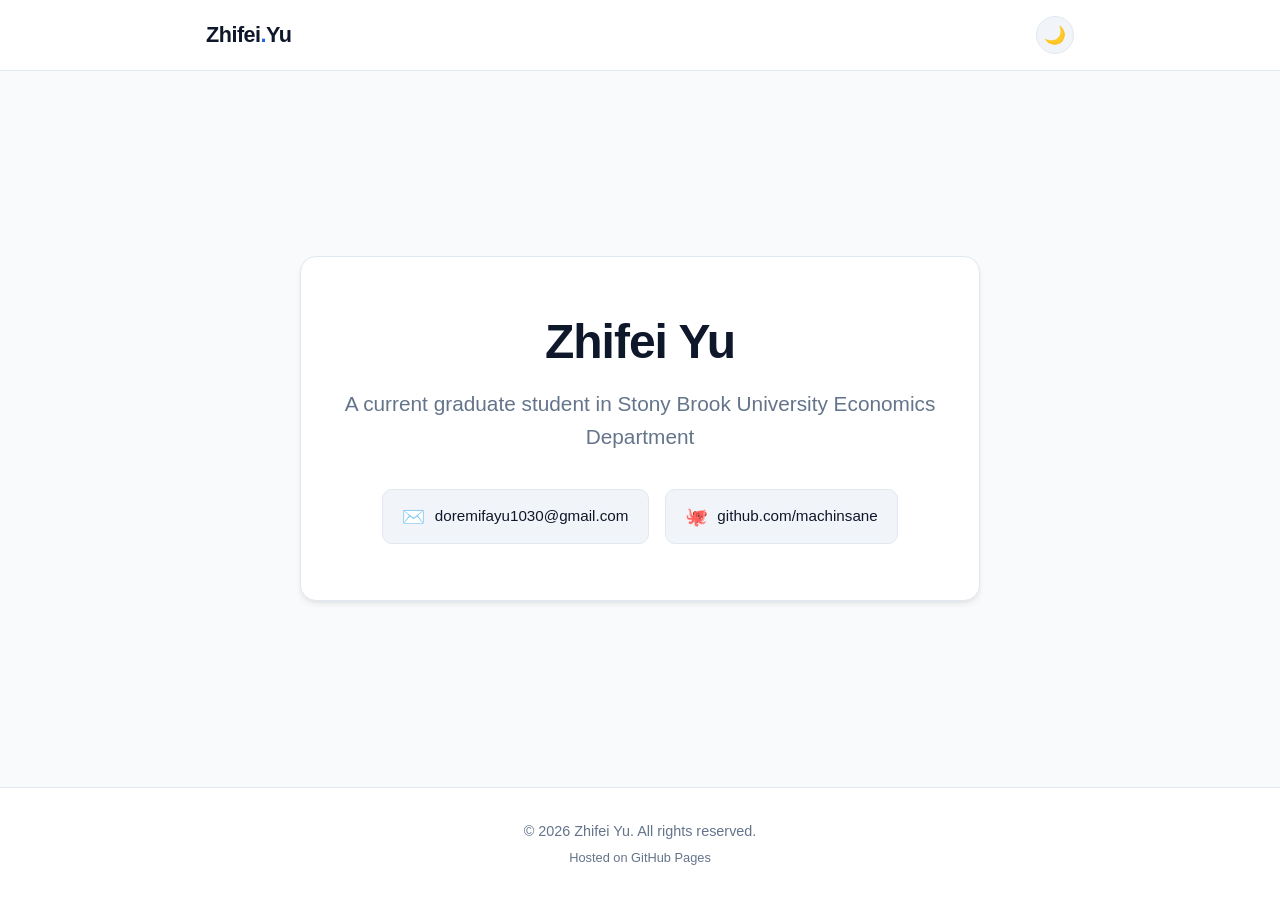
==== commit 883da2fc: "Update name to Zhifei Yu on homepage" ====
--- a/index.html
+++ b/index.html
@@ -3,15 +3,15 @@
 <head>
   <meta charset="UTF-8">
   <meta name="viewport" content="width=device-width, initial-scale=1.0">
-  <title>Kevin Yu</title>
-  <meta name="description" content="Personal website of Kevin Yu, graduate student in Economics at Stony Brook University.">
+  <title>Zhifei Yu</title>
+  <meta name="description" content="Personal website of Zhifei Yu, graduate student in Economics at Stony Brook University.">
   <link rel="stylesheet" href="style.css">
 </head>
 <body>
   <!-- Header: Top bar with site name and Dark/Light Mode switch -->
   <header class="site-header">
     <div class="container nav-container">
-      <a href="index.html" class="logo">Kevin<span>.</span>Yu</a>
+      <a href="index.html" class="logo">Zhifei<span>.</span>Yu</a>
       <div class="header-actions">
         <button class="theme-toggle" id="themeToggle" aria-label="Toggle theme">
           <span class="theme-icon" id="themeIcon">🌙</span>
@@ -24,7 +24,7 @@
   <main class="main-content">
     <div class="container">
       <div class="profile-card">
-        <h1 class="hero-title">Kevin Yu</h1>
+        <h1 class="hero-title">Zhifei Yu</h1>
         <p class="hero-subtitle">A current graduate student in Stony Brook University Economics Department</p>
         
         <div class="contact-links">
@@ -44,7 +44,7 @@
   <!-- Footer -->
   <footer class="site-footer">
     <div class="container footer-container">
-      <p>&copy; <span id="currentYear"></span> Kevin Yu. All rights reserved.</p>
+      <p>&copy; <span id="currentYear"></span> Zhifei Yu. All rights reserved.</p>
       <p class="footer-subtext">Hosted on GitHub Pages</p>
     </div>
   </footer>
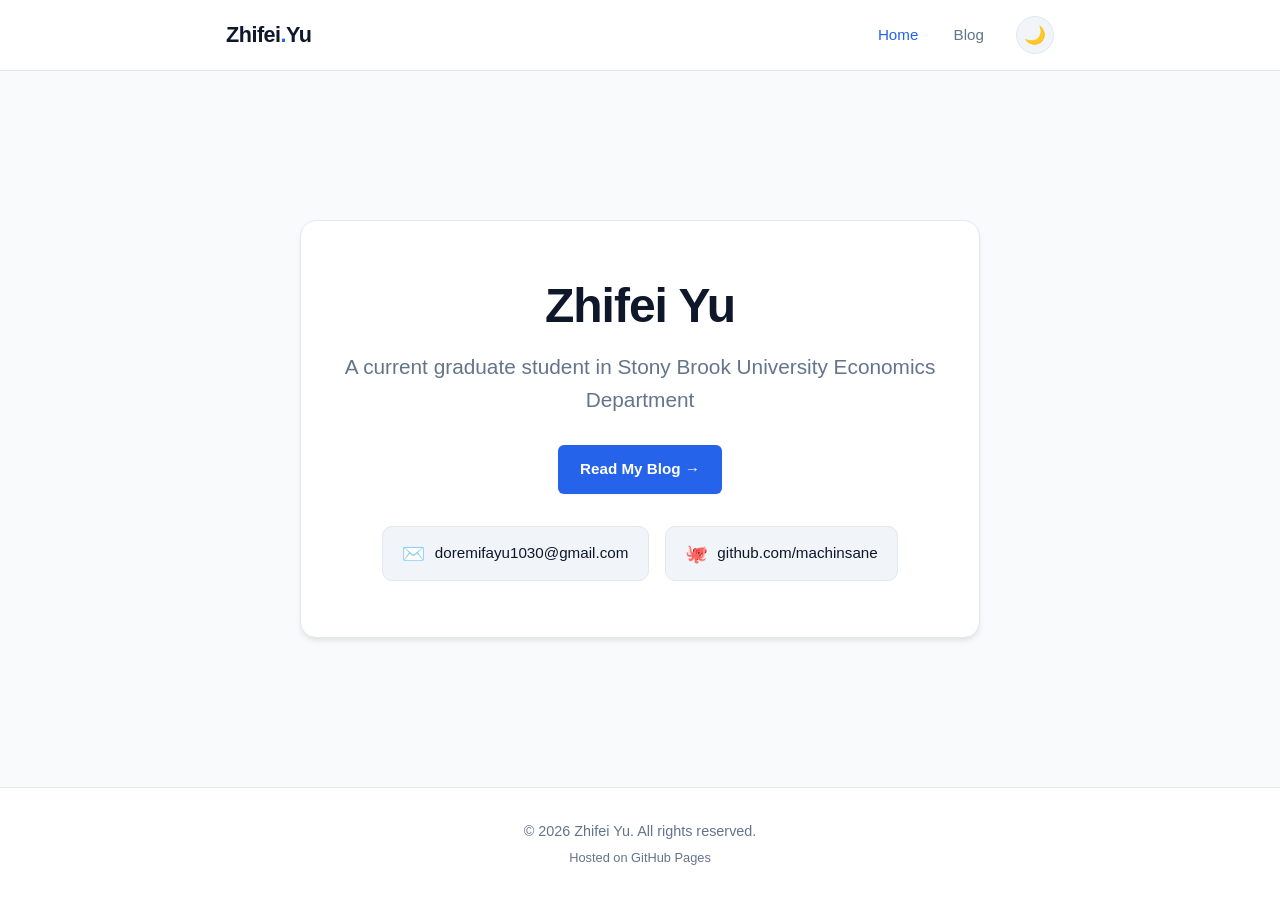
==== commit 58cf3c8a: "Add blog section and connect with Obsidian vault for posts" ====
--- a/index.html
+++ b/index.html
@@ -8,11 +8,15 @@
   <link rel="stylesheet" href="style.css">
 </head>
 <body>
-  <!-- Header: Top bar with site name and Dark/Light Mode switch -->
+  <!-- Header: Top bar with site name, navigation, and theme switch -->
   <header class="site-header">
     <div class="container nav-container">
       <a href="index.html" class="logo">Zhifei<span>.</span>Yu</a>
       <div class="header-actions">
+        <nav class="site-nav">
+          <a href="index.html" class="nav-link active">Home</a>
+          <a href="blog.html" class="nav-link">Blog</a>
+        </nav>
         <button class="theme-toggle" id="themeToggle" aria-label="Toggle theme">
           <span class="theme-icon" id="themeIcon">🌙</span>
         </button>
@@ -27,6 +31,10 @@
         <h1 class="hero-title">Zhifei Yu</h1>
         <p class="hero-subtitle">A current graduate student in Stony Brook University Economics Department</p>
         
+        <div class="profile-actions">
+          <a href="blog.html" class="btn btn-primary">Read My Blog &rarr;</a>
+        </div>
+
         <div class="contact-links">
           <a href="mailto:doremifayu1030@gmail.com" class="contact-item">
             <span class="contact-icon">✉️</span>
--- a/style.css
+++ b/style.css
@@ -1,6 +1,5 @@
 /* ==========================================================================
-   Kevin Yu - Personal Website Stylesheet
-   This file controls the appearance and layout (colors, fonts, spacing).
+   Zhifei Yu - Personal Website Stylesheet
    ========================================================================== */
 
 /* --------------------------------------------------------------------------
@@ -16,6 +15,7 @@
   --primary-hover: #1d4ed8;
   --border-color: #e2e8f0;
   --chip-bg: #f1f5f9;
+  --code-bg: #f1f5f9;
   --shadow-sm: 0 1px 3px rgba(0, 0, 0, 0.05);
   --shadow-md: 0 4px 6px -1px rgba(0, 0, 0, 0.08), 0 2px 4px -2px rgba(0, 0, 0, 0.05);
   --shadow-lg: 0 10px 15px -3px rgba(0, 0, 0, 0.08), 0 4px 6px -4px rgba(0, 0, 0, 0.04);
@@ -24,6 +24,7 @@
   --radius-lg: 16px;
   --transition: all 0.25s ease;
   --font-family: -apple-system, BlinkMacSystemFont, "Segoe UI", Roboto, "Helvetica Neue", Arial, sans-serif;
+  --font-serif: Georgia, Cambria, "Times New Roman", Times, serif;
 }
 
 /* Dark mode overrides */
@@ -37,6 +38,7 @@
   --primary-hover: #60a5fa;
   --border-color: #334155;
   --chip-bg: #0f172a;
+  --code-bg: #1e293b;
   --shadow-sm: 0 1px 3px rgba(0, 0, 0, 0.4);
   --shadow-md: 0 4px 6px -1px rgba(0, 0, 0, 0.4);
   --shadow-lg: 0 10px 15px -3px rgba(0, 0, 0, 0.5);
@@ -78,7 +80,7 @@
 
 .container {
   width: 90%;
-  max-width: 900px;
+  max-width: 860px;
   margin: 0 auto;
   padding: 0 1rem;
 }
@@ -90,6 +92,9 @@
   background-color: var(--bg-alt);
   border-bottom: 1px solid var(--border-color);
   backdrop-filter: blur(8px);
+  position: sticky;
+  top: 0;
+  z-index: 100;
   transition: var(--transition);
 }
 
@@ -111,6 +116,32 @@
   color: var(--primary);
 }
 
+.header-actions {
+  display: flex;
+  align-items: center;
+  gap: 1.5rem;
+}
+
+.site-nav {
+  display: flex;
+  align-items: center;
+  gap: 1.2rem;
+}
+
+.nav-link {
+  font-size: 0.95rem;
+  font-weight: 500;
+  color: var(--text-muted);
+  padding: 0.3rem 0.5rem;
+  border-radius: var(--radius-sm);
+  transition: var(--transition);
+}
+
+.nav-link:hover,
+.nav-link.active {
+  color: var(--primary);
+}
+
 .theme-toggle {
   background: var(--chip-bg);
   border: 1px solid var(--border-color);
@@ -131,7 +162,43 @@
 }
 
 /* --------------------------------------------------------------------------
-   4. MAIN CONTENT & PROFILE CARD
+   4. BUTTONS
+   -------------------------------------------------------------------------- */
+.btn {
+  display: inline-block;
+  padding: 0.75rem 1.4rem;
+  border-radius: var(--radius-sm);
+  font-size: 0.95rem;
+  font-weight: 600;
+  cursor: pointer;
+  transition: var(--transition);
+  text-align: center;
+}
+
+.btn-primary {
+  background-color: var(--primary);
+  color: #ffffff !important;
+  box-shadow: var(--shadow-sm);
+}
+
+.btn-primary:hover {
+  background-color: var(--primary-hover);
+  transform: translateY(-2px);
+  box-shadow: var(--shadow-md);
+}
+
+.btn-secondary {
+  background-color: var(--chip-bg);
+  color: var(--text-main);
+  border: 1px solid var(--border-color);
+}
+
+.btn-secondary:hover {
+  background-color: var(--border-color);
+}
+
+/* --------------------------------------------------------------------------
+   5. PROFILE CARD (HOMEPAGE)
    -------------------------------------------------------------------------- */
 .main-content {
   flex: 1;
@@ -169,13 +236,14 @@
   font-size: 1.3rem;
   color: var(--text-muted);
   line-height: 1.6;
-  margin-bottom: 2.2rem;
+  margin-bottom: 1.8rem;
   font-weight: 400;
 }
 
-/* --------------------------------------------------------------------------
-   5. CONTACT LINKS
-   -------------------------------------------------------------------------- */
+.profile-actions {
+  margin-bottom: 2rem;
+}
+
 .contact-links {
   display: flex;
   flex-direction: row;
@@ -210,7 +278,206 @@
 }
 
 /* --------------------------------------------------------------------------
-   6. FOOTER
+   6. BLOG LISTING PAGE
+   -------------------------------------------------------------------------- */
+.blog-main {
+  align-items: flex-start;
+  padding: 3.5rem 0 5rem;
+}
+
+.page-header {
+  margin-bottom: 2.5rem;
+}
+
+.page-title {
+  font-size: 2.5rem;
+  font-weight: 800;
+  letter-spacing: -1px;
+  margin-bottom: 0.4rem;
+}
+
+.page-subtitle {
+  font-size: 1.15rem;
+  color: var(--text-muted);
+}
+
+.posts-list {
+  display: flex;
+  flex-direction: column;
+  gap: 1.8rem;
+}
+
+.blog-card {
+  background-color: var(--card-bg);
+  border: 1px solid var(--border-color);
+  border-radius: var(--radius-md);
+  padding: 2rem;
+  box-shadow: var(--shadow-sm);
+  transition: var(--transition);
+}
+
+.blog-card:hover {
+  border-color: var(--primary);
+  box-shadow: var(--shadow-md);
+  transform: translateY(-2px);
+}
+
+.blog-card-meta {
+  font-size: 0.85rem;
+  color: var(--text-muted);
+  margin-bottom: 0.5rem;
+  font-weight: 500;
+}
+
+.blog-card-title {
+  font-size: 1.5rem;
+  font-weight: 700;
+  margin-bottom: 0.7rem;
+  line-height: 1.3;
+}
+
+.blog-card-title a {
+  color: var(--text-main);
+}
+
+.blog-card-title a:hover {
+  color: var(--primary);
+}
+
+.blog-card-excerpt {
+  color: var(--text-muted);
+  font-size: 1rem;
+  line-height: 1.6;
+  margin-bottom: 1.2rem;
+}
+
+.read-more-link {
+  font-weight: 600;
+  font-size: 0.95rem;
+}
+
+/* --------------------------------------------------------------------------
+   7. ARTICLE READER PAGE
+   -------------------------------------------------------------------------- */
+.article-main {
+  align-items: flex-start;
+  padding: 2.5rem 0 5rem;
+}
+
+.article-container {
+  max-width: 740px;
+}
+
+.back-nav {
+  margin-bottom: 2rem;
+}
+
+.back-link {
+  font-weight: 500;
+  color: var(--text-muted);
+  font-size: 0.95rem;
+}
+
+.back-link:hover {
+  color: var(--primary);
+}
+
+.article-body {
+  background-color: var(--card-bg);
+  border: 1px solid var(--border-color);
+  border-radius: var(--radius-lg);
+  padding: 3rem;
+  box-shadow: var(--shadow-sm);
+  line-height: 1.8;
+  font-size: 1.1rem;
+}
+
+.article-body h1 {
+  font-size: 2.4rem;
+  font-weight: 800;
+  line-height: 1.2;
+  margin-bottom: 0.5rem;
+  letter-spacing: -0.5px;
+}
+
+.article-body h2 {
+  font-size: 1.6rem;
+  font-weight: 700;
+  margin-top: 2rem;
+  margin-bottom: 0.8rem;
+  border-bottom: 1px solid var(--border-color);
+  padding-bottom: 0.4rem;
+}
+
+.article-body h3 {
+  font-size: 1.3rem;
+  font-weight: 600;
+  margin-top: 1.5rem;
+  margin-bottom: 0.6rem;
+}
+
+.article-body p {
+  margin-bottom: 1.3rem;
+}
+
+.article-body em {
+  color: var(--text-muted);
+}
+
+.article-body ul,
+.article-body ol {
+  margin-left: 1.5rem;
+  margin-bottom: 1.3rem;
+}
+
+.article-body li {
+  margin-bottom: 0.4rem;
+}
+
+.article-body blockquote {
+  border-left: 4px solid var(--primary);
+  padding-left: 1rem;
+  margin: 1.5rem 0;
+  color: var(--text-muted);
+  font-style: italic;
+}
+
+.article-body code {
+  background-color: var(--code-bg);
+  padding: 0.2rem 0.4rem;
+  border-radius: var(--radius-sm);
+  font-size: 0.9em;
+  border: 1px solid var(--border-color);
+}
+
+.article-body pre {
+  background-color: var(--code-bg);
+  padding: 1.2rem;
+  border-radius: var(--radius-md);
+  overflow-x: auto;
+  margin: 1.5rem 0;
+  border: 1px solid var(--border-color);
+}
+
+.article-body pre code {
+  background: none;
+  border: none;
+  padding: 0;
+}
+
+.article-footer-nav {
+  margin-top: 2.5rem;
+  text-align: center;
+}
+
+.loading-spinner {
+  text-align: center;
+  color: var(--text-muted);
+  padding: 3rem 0;
+}
+
+/* --------------------------------------------------------------------------
+   8. FOOTER
    -------------------------------------------------------------------------- */
 .site-footer {
   background-color: var(--bg-alt);
@@ -227,7 +494,7 @@
 }
 
 /* --------------------------------------------------------------------------
-   7. RESPONSIVE DESIGN (MOBILE)
+   9. RESPONSIVE DESIGN (MOBILE)
    -------------------------------------------------------------------------- */
 @media (max-width: 640px) {
   .profile-card {
@@ -249,4 +516,13 @@
   .contact-item {
     justify-content: center;
   }
-}
+
+  .article-body {
+    padding: 1.8rem 1.2rem;
+    font-size: 1rem;
+  }
+
+  .article-body h1 {
+    font-size: 1.9rem;
+  }
+}
